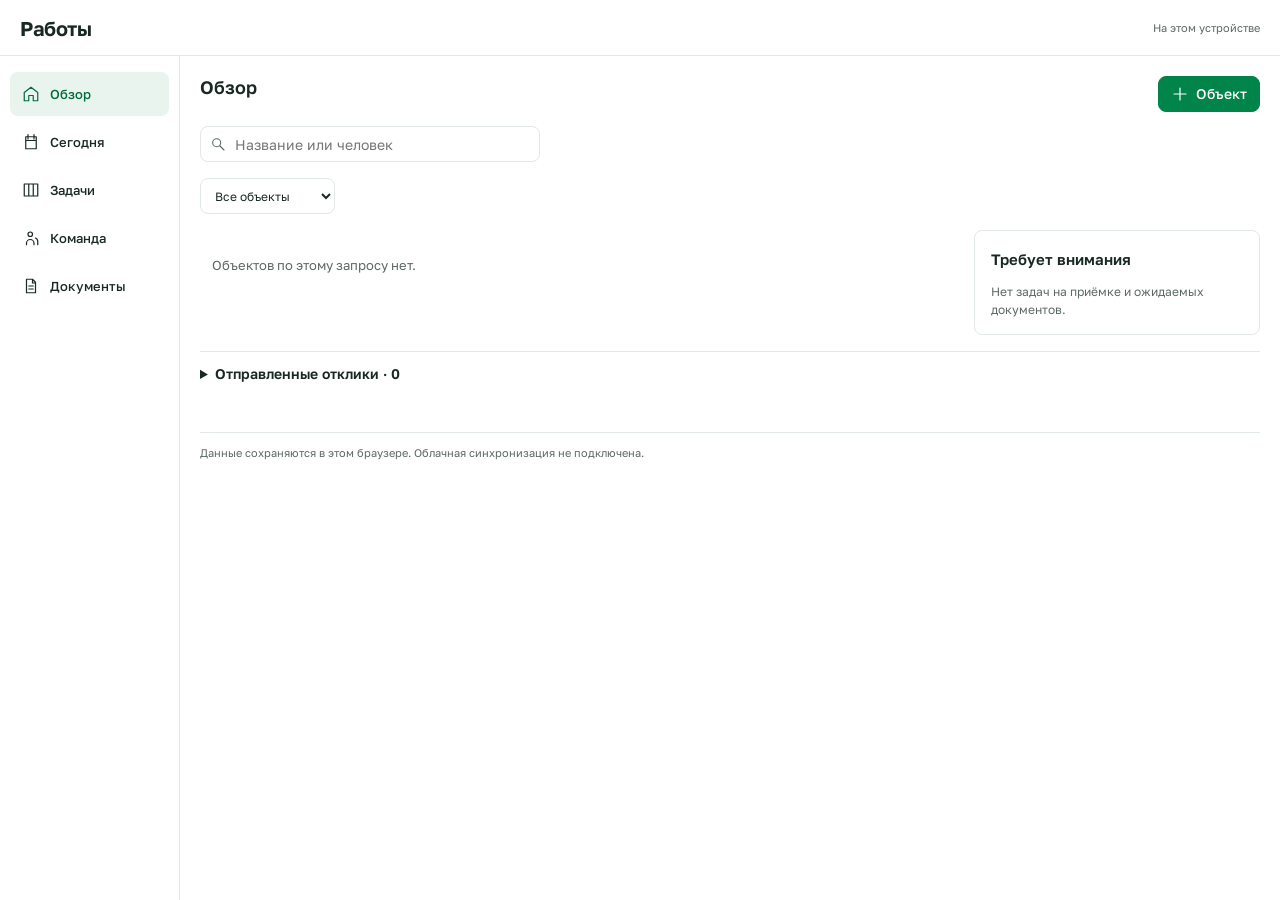
==== app/workspace-crm/index.html @ d9beb670 "Build unified responsive Works CRM with shared app design tokens" ====
<!doctype html>
<html lang="ru">
  <head>
    <meta charset="utf-8" />
    <meta name="viewport" content="width=device-width, initial-scale=1" />
    <meta name="theme-color" content="#f0f3f1" />
    <meta name="robots" content="noindex" />
    <title>Белхи · Работы</title>
    <link rel="stylesheet" href="style.css?v=20261111-crm-1" />
  </head>
  <body>
    <div id="app"></div>
    <dialog id="detail" aria-labelledby="detail-title"></dialog>
    <p id="notice" role="status" hidden></p>
    <noscript>Для работы с вариантами включите JavaScript.</noscript>
    <script type="module" src="app.js?v=20261111-crm-1"></script>
  </body>
</html>
---- app/workspace-crm/style.css ----
@import url("../works-concepts/style.css?v=20261111-1");
@import url("../design-tokens.css?v=20261111-crm-1");
:root {
  --green: #008449;
  --radius: 8px;
  background: #fff;
  font-size: 14px;
}
.crm-shell {
  display: grid;
  grid-template-columns: 180px minmax(0, 1fr);
  min-height: 100dvh;
  background: white;
}
.crm-heading {
  grid-column: 1/-1;
  display: flex;
  align-items: center;
  gap: 12px;
  padding: 12px 20px;
  border-bottom: 1px solid var(--line);
}
.crm-heading h1 {
  font-size: 20px;
  margin-right: auto;
}
.local-label {
  font-size: 11px;
  color: var(--muted);
}
.crm-heading .icon-button {
  display: none;
}
.crm-nav {
  padding: 16px 10px;
  border-right: 1px solid var(--line);
  display: flex;
  flex-direction: column;
  gap: 4px;
  align-items: stretch;
}
.crm-nav button {
  display: flex;
  gap: 10px;
  align-items: center;
  border: 0;
  background: transparent;
  min-height: 44px;
  text-align: left;
  font-size: 13px;
  padding: 8px 12px;
}
.crm-nav [aria-current="page"] {
  color: var(--green);
  background: var(--mint);
}
.crm-content {
  padding: 20px;
  min-width: 0;
}
.crm-content .page-title {
  margin-bottom: 14px;
}
.crm-content .page-title h2 {
  font-size: 18px;
}
.primary {
  background: var(--green);
  border-color: var(--green);
}
.primary:hover {
  background: #006d3d;
}
.crm-storage-note {
  font-size: 11px;
  color: var(--muted);
  margin-top: 24px;
  border-top: 1px solid var(--line);
  padding-top: 12px;
}
.day-switch,
.task-switch {
  width: max-content;
  margin-bottom: 14px;
}
.report-image {
  max-height: 220px;
  max-width: 100%;
  object-fit: contain;
  border-radius: 8px;
}
.journal-photo {
  width: 80px;
  height: 65px;
  object-fit: cover;
  float: right;
  margin-left: 8px;
  border-radius: 6px;
}
.file-link {
  overflow-wrap: anywhere;
  padding: 8px;
  max-width: 100%;
}
.task-comments p,
.payment-history p,
.project-steps p {
  padding: 10px 0;
  border-bottom: 1px solid var(--line);
}
.task-comments small,
.project-steps small {
  display: block;
  color: var(--muted);
}
.section-menu button {
  display: flex;
  width: 100%;
  align-items: center;
  gap: 12px;
  min-height: 48px;
  border: 0;
  border-bottom: 1px solid var(--line);
  border-radius: 0;
}
.section-menu button .icon:last-child {
  margin-left: auto;
}
.project-steps {
  padding: 14px 0;
}
.project-steps form {
  display: flex;
  align-items: end;
  gap: 8px;
}
.project-steps form label {
  flex: 1;
  min-width: 0;
}
input[type="file"] {
  font-size: 12px;
  padding: 8px;
  height: auto;
}
.form-actions {
  flex-wrap: wrap;
}
.detail-body {
  overflow-wrap: anywhere;
}
@media (max-width: 999px) {
  .crm-shell {
    display: block;
  }
  .crm-heading {
    padding: 8px 12px;
    min-height: 52px;
  }
  .crm-heading .icon-button {
    display: inline-flex;
  }
  .crm-heading h1 {
    font-size: 18px;
  }
  .crm-nav {
    position: sticky;
    top: 0;
    z-index: 4;
    background: white;
    padding: 0 12px;
    border: 0;
    border-bottom: 1px solid var(--line);
    flex-direction: row;
    gap: 18px;
    overflow-x: auto;
    scrollbar-width: none;
  }
  .crm-nav::-webkit-scrollbar {
    display: none;
  }
  .crm-nav button {
    flex: none;
    border-bottom: 2px solid transparent;
    border-radius: 0;
    padding: 8px 0;
    font-size: 13px;
    min-height: 44px;
  }
  .crm-nav .icon {
    display: none;
  }
  .crm-nav [aria-current="page"] {
    background: transparent;
    border-bottom-color: var(--green);
  }
  .crm-content {
    padding: 14px 12px 24px;
  }
  .crm-content .page-title h2 {
    font-size: 16px;
  }
  .crm-content .page-title {
    display: flex;
    align-items: center;
  }
  .crm-content .page-title .primary {
    width: auto;
    font-size: 13px;
    min-height: 40px;
  }
  .crm-content .search-row {
    margin-bottom: 12px;
  }
  .crm-content .search-row .search {
    width: 100%;
  }
  .toolbar {
    flex-wrap: wrap;
    gap: 8px;
  }
  .toolbar label {
    flex: 1;
    min-width: 0;
  }
  .crm-storage-note {
    margin-top: 16px;
  }
  .day-aside {
    display: block;
  }
  .day-aside .journal {
    margin-top: 12px;
  }
  dialog#detail {
    max-height: 100dvh;
    height: 100dvh;
    width: 100%;
    max-width: 100%;
    margin: 0;
    border: 0;
    border-radius: 0;
    padding-bottom: env(safe-area-inset-bottom);
  }
  .detail-heading {
    position: sticky;
    top: 0;
    background: white;
    z-index: 2;
  }
  .detail-heading h2 {
    font-size: 17px;
  }
  .detail-body {
    padding: 14px 12px;
  }
  .form-pair {
    gap: 10px;
  }
  label {
    font-size: 13px;
  }
  input,
  select,
  textarea {
    font-size: 16px;
  }
  .segmented button,
  .detail-tabs button {
    min-height: 44px;
  }
  button {
    min-height: 40px;
  }
  .icon-button {
    min-height: 44px;
    width: 44px;
  }
  .crm-nav button {
    min-height: 44px;
  }
  .project-steps form {
    flex-wrap: wrap;
  }
}
@media (prefers-reduced-motion: reduce) {
  * {
    scroll-behavior: auto;
    transition: none;
  }
}
@media (min-width: 1000px) {
  .crm-shell {
    grid-template-rows: 56px minmax(0, 1fr);
  }
  .crm-heading {
    height: 56px;
  }
  .crm-nav {
    justify-content: flex-start;
  }
}
.document-types {
  width: max-content;
  max-width: 100%;
  margin-bottom: 16px;
  overflow-x: auto;
}
.document-types button {
  flex: none;
}
@media (max-width: 799px) {
  .local-label {
    font-size: 10px;
  }
  .crm-heading {
    gap: 8px;
  }
  .crm-heading .icon-button {
    margin-right: -8px;
  }
}
/* Same 16px content gutter as the surrounding app. */
@media (max-width: 999px) {
  .crm-heading {
    padding-inline: 16px;
  }
  .crm-nav {
    padding-inline: 16px;
    gap: 16px;
  }
  .crm-content {
    padding-inline: 16px;
  }
  .detail-body {
    padding-inline: 16px;
  }
}
.crm-nav [aria-current="page"] {
  color: #006b3d;
}
.offers-list {
  margin-top: 16px;
  border-top: 1px solid var(--line);
  padding-top: 12px;
}
.offers-list summary {
  font-weight: 600;
  cursor: pointer;
  min-height: 44px;
}
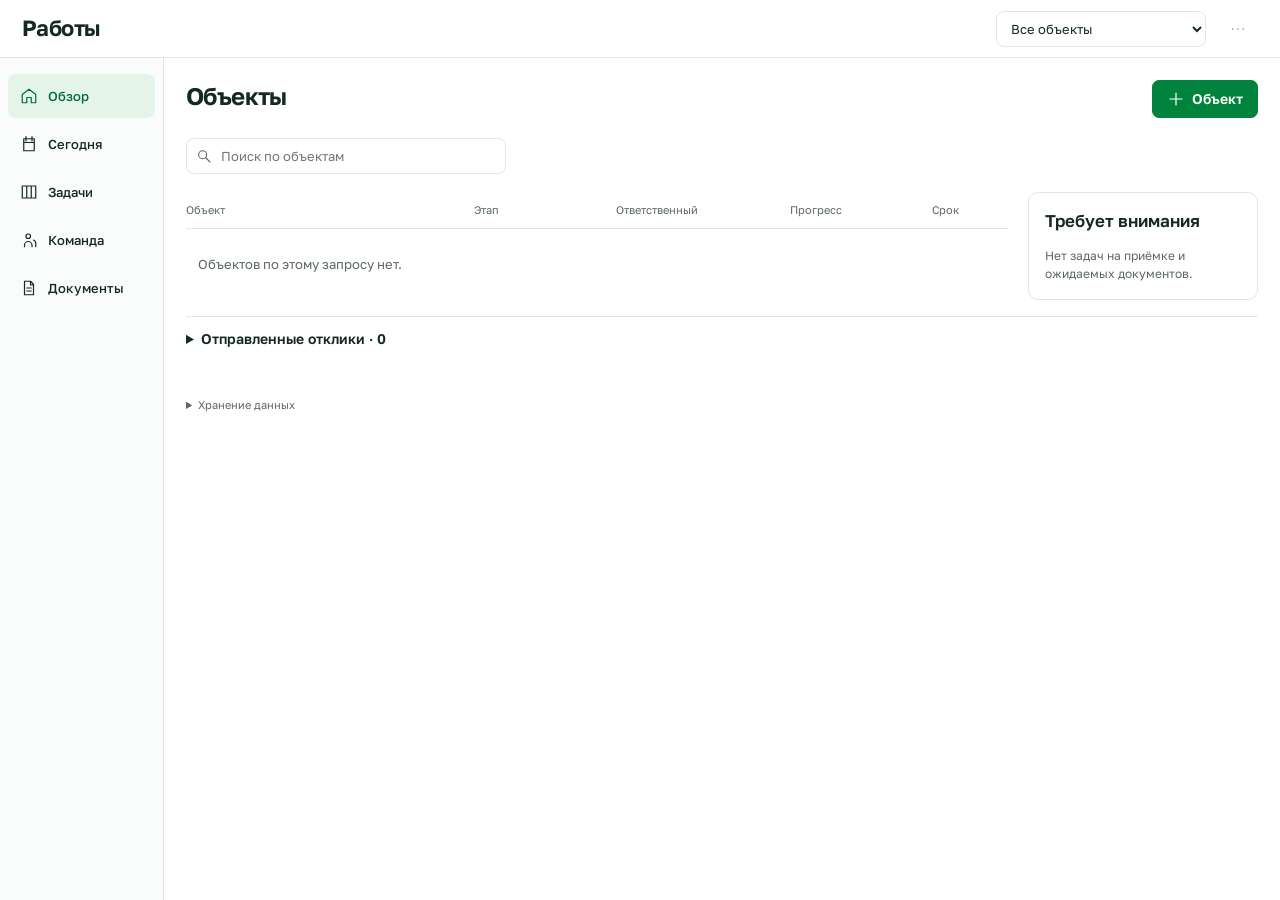
==== commit 2434e79e: "Match unified CRM to approved desktop and mobile references" ====
--- a/app/workspace-crm/index.html
+++ b/app/workspace-crm/index.html
@@ -6,13 +6,14 @@
     <meta name="theme-color" content="#f0f3f1" />
     <meta name="robots" content="noindex" />
     <title>Белхи · Работы</title>
-    <link rel="stylesheet" href="style.css?v=20261111-crm-1" />
+    <link rel="stylesheet" href="style.css?v=20261112-ref-1" />
+    <link rel="stylesheet" href="reference.css?v=20261112-ref-1" />
   </head>
   <body>
     <div id="app"></div>
     <dialog id="detail" aria-labelledby="detail-title"></dialog>
     <p id="notice" role="status" hidden></p>
-    <noscript>Для работы с вариантами включите JavaScript.</noscript>
-    <script type="module" src="app.js?v=20261111-crm-1"></script>
+    <noscript>Для работы с CRM включите JavaScript.</noscript>
+    <script type="module" src="app.js?v=20261112-ref-1"></script>
   </body>
 </html>
--- a/app/workspace-crm/style.css
+++ b/app/workspace-crm/style.css
@@ -1,5 +1,5 @@
 @import url("../works-concepts/style.css?v=20261111-1");
-@import url("../design-tokens.css?v=20261111-crm-1");
+@import url("../design-tokens.css?v=20261112-ref-1");
 :root {
   --green: #008449;
   --radius: 8px;
@@ -349,3 +349,22 @@
   cursor: pointer;
   min-height: 44px;
 }
+.checklist-items {
+  display: grid;
+  gap: 0;
+}
+.checklist-items label {
+  display: flex;
+  align-items: center;
+  gap: 10px;
+  min-height: 44px;
+  font-weight: 400;
+  margin: 0;
+  border-bottom: 1px solid var(--line);
+}
+.checklist-items input {
+  width: 18px;
+  height: 18px;
+  min-height: 0;
+  accent-color: var(--green);
+}
--- a/app/workspace-crm/reference.css
+++ b/app/workspace-crm/reference.css
@@ -0,0 +1,1843 @@
+/* Shared CRM composition, matched to the approved desktop and phone references. */
+:root {
+  --green: #00843d;
+  --mint: #e5f4e8;
+  --ink: #14291f;
+  --muted: #5b6860;
+  --line: #e1e7e3;
+  --radius: 8px;
+  --field: #f5f7f5;
+  color: var(--ink);
+  background: #fff;
+}
+body {
+  background: #fff;
+  font-size: 14px;
+}
+input,
+textarea {
+  caret-color: var(--green);
+}
+button {
+  font-weight: 500;
+}
+strong {
+  font-weight: 650;
+}
+progress {
+  height: 7px;
+  border-radius: 8px;
+  overflow: hidden;
+}
+button:disabled {
+  opacity: 0.55;
+  background: var(--field);
+  color: var(--muted);
+  border-color: var(--line);
+}
+.crm-shell {
+  grid-template-columns: 164px minmax(0, 1fr);
+}
+.crm-heading {
+  padding: 10px 22px;
+}
+.crm-heading h1 {
+  font-size: 22px;
+  font-weight: 650;
+}
+.crm-heading .project-filter {
+  margin-left: auto;
+  max-width: 230px;
+}
+.crm-heading select {
+  width: 100%;
+  height: 36px;
+  font-size: 13px;
+}
+.crm-content {
+  padding: 22px;
+  min-width: 0;
+}
+.crm-content .page-title h2 {
+  font-size: 24px;
+  letter-spacing: -0.025em;
+  font-weight: 650;
+}
+.crm-content .page-title {
+  margin-bottom: 20px;
+}
+.crm-nav {
+  background: #fafcfb;
+  padding: 16px 8px;
+}
+.crm-nav button {
+  font-size: 13px;
+  font-weight: 500;
+}
+.crm-content .search-row {
+  margin-bottom: 18px;
+}
+.search {
+  width: 320px;
+  max-width: 100%;
+}
+.search input {
+  font-size: 13px;
+}
+.panel {
+  border: 1px solid var(--line);
+  border-radius: 10px;
+  padding: 16px;
+}
+.section-title {
+  margin-bottom: 14px;
+}
+.section-title h2 {
+  font-size: 17px;
+}
+.toolbar:empty {
+  display: none;
+}
+.toolbar {
+  margin-bottom: 16px;
+}
+.crm-storage-note {
+  margin-top: 24px;
+  font-size: 11px;
+  border: 0;
+  padding: 0;
+}
+.crm-storage-note summary {
+  cursor: pointer;
+  width: max-content;
+}
+.crm-storage-note p {
+  padding-top: 8px;
+}
+.primary {
+  background: var(--green);
+  border-color: var(--green);
+  font-weight: 600;
+  min-height: 38px;
+  padding: 8px 14px;
+  border-radius: 7px;
+}
+.secondary {
+  border-radius: 7px;
+  min-height: 38px;
+}
+.status {
+  border-radius: 5px;
+  font-weight: 400;
+  font-size: 12px;
+  padding: 4px 9px;
+  white-space: nowrap;
+}
+.status.doing,
+.status.done {
+  background: #dbf2de;
+  color: #14502b;
+}
+.status.review {
+  background: #ffebc2;
+  color: #734407;
+}
+.status.planned {
+  background: #eef0f1;
+  color: #39473f;
+}
+/* Objects: aligned rows on desktop, same information in compact mobile cards. */
+.objects-layout {
+  grid-template-columns: minmax(0, 1fr) 230px;
+  gap: 20px;
+}
+.object-list {
+  gap: 0;
+  min-width: 0;
+}
+.object-card,
+.object-table-head {
+  display: grid;
+  grid-template-columns:
+    minmax(150px, 1.7fr) minmax(75px, 0.8fr) minmax(95px, 1fr)
+    minmax(75px, 0.8fr) 76px;
+  gap: 12px;
+  align-items: center;
+}
+.object-table-head {
+  font-size: 11px;
+  color: var(--muted);
+  padding: 10px 0;
+  border-bottom: 1px solid var(--line);
+}
+.object-card {
+  border: 0;
+  border-bottom: 1px solid var(--line);
+  border-radius: 0;
+  padding: 16px 0;
+  overflow: visible;
+}
+.object-heading {
+  padding: 0;
+  gap: 10px;
+  border-radius: 6px;
+  align-items: center;
+  align-self: center;
+}
+.object-heading > img {
+  width: 58px;
+  height: 62px;
+  border-radius: 6px;
+}
+.object-heading strong {
+  font-size: 14px;
+  line-height: 1.3;
+}
+.object-heading small {
+  font-size: 11px;
+}
+.object-phase {
+  font-size: 12px;
+}
+.object-manager {
+  padding: 0;
+  border: 0;
+  background: transparent;
+  display: flex;
+  align-items: center;
+  gap: 7px;
+  text-align: left;
+  font-size: 12px;
+  min-width: 0;
+}
+.object-manager .avatar {
+  width: 28px;
+  height: 28px;
+  font-size: 10px;
+  flex: none;
+}
+.object-progress {
+  min-width: 0;
+}
+.object-progress .progress-copy {
+  margin-bottom: 5px;
+  font-size: 12px;
+}
+.object-progress .progress-copy > span {
+  display: none;
+}
+.object-progress progress {
+  width: 100%;
+}
+.object-due {
+  display: flex;
+  align-items: center;
+  gap: 5px;
+  font-size: 11px;
+  white-space: nowrap;
+}
+.object-due .icon {
+  width: 16px;
+  height: 16px;
+  flex-basis: 16px;
+}
+.attention-row {
+  padding: 13px 0;
+}
+.attention-row strong {
+  font-size: 13px;
+}
+.attention-row small {
+  font-size: 11px;
+}
+.objects-layout > .attention {
+  grid-column: auto;
+}
+.attention .muted {
+  font-size: 12px;
+  line-height: 1.5;
+}
+/* Today and journal. */
+.day-layout {
+  grid-template-columns: minmax(0, 1fr) 250px;
+  gap: 24px;
+}
+.day-plan {
+  min-width: 0;
+}
+.date-line {
+  display: flex;
+  align-items: center;
+  gap: 8px;
+  margin-bottom: 14px;
+}
+.date-line label {
+  margin: 0;
+}
+.date-line input {
+  border: 0;
+  padding: 0;
+  width: 142px;
+  min-height: 36px;
+  font-size: 14px;
+  background: transparent;
+  font-weight: 600;
+}
+.date-line > .muted {
+  margin-left: auto;
+  font-size: 12px;
+}
+.week-strip {
+  display: flex;
+  gap: 0;
+  margin-bottom: 22px;
+  align-items: stretch;
+}
+.week-strip button {
+  flex: 1;
+  min-width: 0;
+  padding: 5px 2px;
+  font-size: 12px;
+  font-weight: 400;
+  border-radius: 0;
+  min-height: 48px;
+}
+.week-strip button small {
+  display: block;
+  font-size: 11px;
+  margin-top: 4px;
+}
+.week-strip .icon-button {
+  flex: 0 0 28px;
+  border: 0;
+  min-height: 48px;
+}
+.week-strip button[aria-pressed="true"] {
+  background: var(--green);
+  color: white;
+  border-color: var(--green);
+  border-radius: 6px;
+}
+.schedule-row {
+  display: grid;
+  grid-template-columns: 20px 48px minmax(0, 1fr) 112px;
+  gap: 12px;
+  width: 100%;
+  text-align: left;
+  background: white;
+  border: 0;
+  border-bottom: 1px solid var(--line);
+  border-radius: 0;
+  padding: 18px 0;
+  align-items: start;
+}
+.schedule-time {
+  font-size: 16px;
+  font-weight: 650;
+  line-height: 22px;
+}
+.schedule-item {
+  padding: 0;
+  border: 0;
+  min-width: 0;
+}
+.schedule-item strong {
+  display: block;
+  font-size: 15px;
+  line-height: 1.3;
+}
+.schedule-item small {
+  display: flex;
+  align-items: center;
+  gap: 6px;
+  color: var(--muted);
+  font-size: 12px;
+  margin-top: 6px;
+}
+.schedule-item .icon {
+  width: 14px;
+  height: 14px;
+  flex-basis: 14px;
+}
+.schedule-result {
+  display: flex;
+  flex-direction: column;
+  align-items: flex-end;
+  gap: 8px;
+  margin: 0;
+}
+.schedule-result small {
+  font-size: 11px;
+  font-weight: 400;
+  display: flex;
+  align-items: center;
+  gap: 4px;
+}
+.schedule-result img {
+  width: 88px;
+  height: 60px;
+  object-fit: cover;
+  border-radius: 6px;
+}
+.task-state {
+  width: 18px;
+  height: 18px;
+  margin-top: 2px;
+}
+.journal > div:not(.section-title) {
+  display: block;
+  border-bottom: 1px solid var(--line);
+  padding: 14px 0;
+  min-height: 80px;
+}
+.journal > div:last-child {
+  border: 0;
+}
+.journal-dot {
+  display: none;
+}
+.journal p {
+  font-weight: 600;
+  font-size: 14px;
+  line-height: 1.35;
+  display: flow-root;
+}
+.journal p small {
+  display: block;
+  font-weight: 400;
+  color: var(--muted);
+  margin-top: 7px;
+  font-size: 11px;
+}
+.journal-photo {
+  width: 74px;
+  height: 64px;
+}
+.day-aside > .text-button {
+  margin: 6px 16px;
+}
+.day-switch,
+.task-switch,
+.document-types {
+  border: 1px solid var(--line);
+  border-radius: 7px;
+  padding: 2px;
+  gap: 0;
+  background: #f8f9f8;
+}
+.segmented button {
+  border: 0;
+  border-radius: 5px;
+  font-size: 12px;
+  min-height: 34px;
+  padding: 6px 14px;
+}
+.segmented [aria-pressed="true"] {
+  background: var(--mint);
+  color: #006c33;
+}
+.board {
+  gap: 12px;
+}
+.board-column {
+  background: #f3f6f4;
+  border: 0;
+  border-radius: 10px;
+  padding: 12px;
+  min-width: 0;
+}
+.column-title {
+  margin-bottom: 14px;
+}
+.column-title h2 {
+  font-size: 14px;
+}
+.kanban-task {
+  border: 1px solid #d5ded7;
+  border-radius: 9px;
+  padding: 12px;
+  text-align: left;
+  background: #fff;
+  display: flex;
+  flex-direction: column;
+  gap: 8px;
+}
+.kanban-task > strong {
+  order: -1;
+  font-size: 15px;
+  line-height: 1.25;
+}
+.kanban-task > small {
+  margin: 0;
+  font-size: 12px;
+}
+.kanban-foot {
+  flex-wrap: wrap;
+  margin-top: 5px;
+  gap: 6px;
+}
+.kanban-foot > span {
+  font-size: 12px;
+}
+.kanban-foot time {
+  width: 100%;
+  margin: 4px 0 0;
+  font-size: 12px;
+}
+.kanban-foot .avatar {
+  width: 28px;
+  height: 28px;
+}
+.quantity-track {
+  margin: 2px 0;
+}
+.board-tabs button {
+  border: 1px solid var(--line);
+  border-radius: 6px;
+}
+.board-tabs button[aria-pressed="true"] {
+  background: var(--green);
+  color: white;
+}
+/* Team and contracts use the same row rhythm. */
+.team-layout {
+  grid-template-columns: minmax(0, 1fr) 240px;
+  gap: 22px;
+}
+.team-roster {
+  border: 0;
+  padding: 0;
+}
+.team-roster > .section-title {
+  display: none;
+}
+.roster-header,
+.person-row {
+  grid-template-columns: minmax(110px, 1.1fr) minmax(100px, 1fr) 85px;
+  gap: 12px;
+}
+.person-row {
+  padding: 15px 0;
+  align-items: center;
+}
+.person-identity .avatar {
+  width: 40px;
+  height: 44px;
+  border-radius: 8px;
+  flex: none;
+}
+.person-identity strong {
+  font-size: 14px;
+}
+.person-identity small {
+  font-size: 12px;
+}
+.load-markers i {
+  height: 10px;
+  width: 12px;
+}
+.person-load .text-button {
+  border: 1px solid var(--green);
+  border-radius: 6px;
+  padding: 4px 9px;
+  min-height: 30px;
+  font-size: 12px;
+}
+.team-side form {
+  display: grid;
+  gap: 14px;
+}
+.team-side label {
+  font-size: 12px;
+}
+.team-side select {
+  font-size: 12px;
+  max-width: 100%;
+}
+.team-side h2 {
+  font-size: 17px;
+}
+.documents-layout {
+  grid-template-columns: minmax(0, 1fr) 230px;
+  gap: 22px;
+}
+.document-ledger {
+  padding: 0;
+  overflow: hidden;
+}
+.document-ledger > .section-title {
+  display: none;
+}
+.document-header {
+  background: var(--field);
+  padding: 12px;
+  font-size: 12px;
+}
+.document-row {
+  padding: 16px 12px;
+}
+.document-header,
+.document-row {
+  grid-template-columns: minmax(0, 1fr) 100px 104px;
+  gap: 10px;
+}
+.document-name strong {
+  font-size: 13px;
+}
+.document-name small,
+.document-money small {
+  font-size: 11px;
+}
+.document-money {
+  font-size: 13px;
+}
+.finance-strip {
+  display: grid;
+  grid-template-columns: repeat(3, minmax(0, 1fr));
+  gap: 12px;
+  border: 1px solid var(--line);
+  border-radius: 9px;
+  padding: 14px 16px;
+  margin-bottom: 18px;
+}
+.finance-strip > div + div {
+  border-left: 1px solid var(--line);
+  padding-left: 14px;
+}
+.finance-strip strong {
+  font-size: 20px;
+  font-weight: 650;
+  margin-top: 4px;
+}
+.finance-strip span {
+  font-size: 11px;
+}
+.payment-plan {
+  background: #f5f7f5;
+}
+.document-paper {
+  box-shadow: none;
+  border: 1px solid var(--line);
+  border-radius: 6px;
+  background: #fff;
+}
+.paper-mark {
+  font-size: 11px;
+}
+.paper-disclaimer {
+  font-size: 11px;
+}
+.payment-item {
+  padding: 12px 0;
+}
+/* Read views and forms share compact controls and a predictable Back action. */
+.detail-heading {
+  justify-content: flex-start;
+  padding: 7px 12px;
+  gap: 8px;
+}
+.detail-heading h2 {
+  font-size: 17px;
+}
+.detail-heading .icon-button {
+  flex: none;
+}
+.detail-body {
+  padding: 20px;
+}
+.detail-body form {
+  gap: 16px;
+}
+.detail-body label {
+  font-size: 13px;
+  font-weight: 500;
+  margin-bottom: 0;
+}
+.detail-body input:not([type="checkbox"]):not([type="radio"]),
+.detail-body select,
+.detail-body textarea {
+  border: 1px solid #ced9d1;
+  border-radius: 7px;
+  background: #fff;
+  font-size: 14px;
+  min-height: 40px;
+  padding: 9px 11px;
+}
+.detail-body textarea {
+  min-height: 72px;
+}
+.detail-body .form-actions {
+  padding-top: 10px;
+}
+.task-title {
+  font-size: 22px;
+  font-weight: 650;
+  margin: 0 0 10px;
+}
+.detail-link {
+  display: flex;
+  align-items: center;
+  gap: 10px;
+  border: 0;
+  padding: 8px 0;
+  width: 100%;
+  text-align: left;
+}
+.detail-link .icon:last-child {
+  margin-left: auto;
+}
+.status-control {
+  display: flex;
+  align-items: center;
+  justify-content: space-between;
+  width: 100%;
+  background: var(--mint);
+  border: 0;
+  margin: 12px 0;
+}
+.status-control .status {
+  background: transparent;
+  padding: 0;
+  font-weight: 600;
+}
+.detail-facts {
+  margin: 0;
+}
+.detail-facts > div {
+  display: flex;
+  justify-content: space-between;
+  align-items: center;
+  gap: 12px;
+  padding: 14px 0;
+  border-bottom: 1px solid var(--line);
+}
+.detail-facts dt {
+  display: flex;
+  gap: 8px;
+  color: var(--muted);
+  font-size: 13px;
+}
+.detail-facts dd {
+  font-size: 13px;
+  margin: 0;
+  text-align: right;
+}
+.quantity-detail {
+  padding: 16px 0;
+}
+.quantity-detail > span {
+  display: flex;
+  justify-content: space-between;
+  margin-bottom: 8px;
+  font-size: 13px;
+}
+.quantity-detail progress {
+  width: 100%;
+}
+.task-note {
+  margin: 12px 0;
+  font-size: 13px;
+  line-height: 1.5;
+}
+.detail-section {
+  padding: 16px 0;
+  border-top: 1px solid var(--line);
+}
+.detail-section h3 {
+  margin-bottom: 12px;
+  font-size: 14px;
+}
+.task-gallery {
+  display: flex;
+  gap: 10px;
+  align-items: center;
+  flex-wrap: wrap;
+}
+.task-gallery img {
+  width: 128px;
+  height: 100px;
+  object-fit: cover;
+  border-radius: 8px;
+}
+.task-gallery .muted {
+  font-size: 12px;
+}
+.comment-entry {
+  display: flex;
+  gap: 8px;
+}
+.comment-entry label {
+  flex: 1;
+}
+.comment-entry input {
+  width: 100%;
+}
+.detail-actions {
+  display: grid;
+  grid-template-columns: 1fr 1fr;
+  gap: 8px;
+  margin-top: 12px;
+}
+.detail-actions button {
+  font-size: 13px;
+  padding: 8px;
+}
+.status-options {
+  border: 0;
+  padding: 0;
+  margin: 0;
+  display: grid;
+  gap: 8px;
+}
+.status-options label {
+  display: flex;
+  align-items: center;
+  gap: 10px;
+  border: 1px solid var(--line);
+  border-radius: 8px;
+  padding: 12px;
+  min-height: 44px;
+}
+.status-options label:has(:checked) {
+  background: var(--mint);
+  border-color: #a0cfae;
+}
+.status-options input {
+  width: 18px;
+  height: 18px;
+  accent-color: var(--green);
+}
+.project-steps p {
+  display: flex;
+  justify-content: space-between;
+  align-items: center;
+  font-size: 13px;
+  padding: 10px 0;
+}
+.stage-add {
+  margin-top: 8px;
+}
+.stage-add summary {
+  color: var(--green);
+  font-size: 12px;
+  cursor: pointer;
+  padding: 8px 0;
+}
+.stage-add form {
+  margin-top: 8px;
+}
+.project-detail-intro img {
+  width: 94px;
+  height: 84px;
+  border-radius: 7px;
+}
+.member-intro .avatar {
+  width: 64px;
+  height: 64px;
+  font-size: 22px;
+  border-radius: 12px;
+}
+.assignment-form {
+  display: grid;
+  gap: 14px;
+}
+@media (min-width: 1000px) {
+  .crm-shell {
+    grid-template-rows: 58px minmax(0, 1fr);
+  }
+  .crm-heading {
+    height: 58px;
+  }
+  .crm-heading .icon-button {
+    display: inline-flex;
+  }
+  .board-tabs {
+    display: none;
+  }
+  .objects-layout > .attention {
+    display: block;
+  }
+  .crm-heading .project-filter {
+    width: 210px;
+  }
+  .crm-nav {
+    position: sticky;
+    top: 0;
+    height: calc(100dvh - 58px);
+  }
+  .day-aside .attention {
+    display: none;
+  }
+  dialog#detail[data-presentation="page"] {
+    width: 480px;
+    max-width: calc(100vw - 32px);
+    height: 100dvh;
+    max-height: 100dvh;
+    margin: 0 0 0 auto;
+    border: 0;
+    border-left: 1px solid var(--line);
+    border-radius: 0;
+  }
+  dialog#detail[data-presentation="sheet"] {
+    width: 440px;
+    max-height: 90dvh;
+    border: 0;
+    border-radius: 14px;
+  }
+}
+@media (min-width: 1000px) and (max-width: 1200px) {
+  .objects-layout,
+  .team-layout,
+  .documents-layout,
+  .day-layout {
+    grid-template-columns: minmax(0, 1fr);
+  }
+  .objects-layout > .attention {
+    margin-top: 16px;
+  }
+  .team-side,
+  .payment-plan {
+    max-width: 100%;
+  }
+  .object-card,
+  .object-table-head {
+    grid-template-columns: minmax(160px, 1.5fr) 90px 110px 85px 76px;
+  }
+}
+@media (max-width: 999px) {
+  .crm-shell {
+    display: block;
+  }
+  .crm-heading {
+    padding: 8px 14px;
+    gap: 8px;
+    min-height: 54px;
+    height: auto;
+  }
+  .crm-heading h1 {
+    font-size: 21px;
+  }
+  .crm-heading .project-filter {
+    width: 155px;
+    max-width: 52%;
+    min-width: 0;
+  }
+  .crm-heading select {
+    font-size: 12px;
+    height: 34px;
+    min-height: 34px;
+    padding: 6px 25px 6px 9px;
+  }
+  .crm-heading .icon-button {
+    width: 28px;
+    min-width: 28px;
+    height: 40px;
+    margin: 0 -5px 0 0;
+  }
+  .crm-nav {
+    background: white;
+    padding: 0 14px;
+    gap: 22px;
+    height: auto;
+  }
+  .crm-nav button {
+    font-size: 13px;
+    font-weight: 500;
+    min-height: 42px;
+  }
+  .crm-nav [aria-current="page"] {
+    font-weight: 650;
+  }
+  .crm-content {
+    padding: 16px 14px 20px;
+  }
+  .crm-content .page-title {
+    margin-bottom: 14px;
+    gap: 10px;
+  }
+  .crm-content .page-title h2 {
+    font-size: 20px;
+  }
+  .crm-content .page-title .primary {
+    font-size: 12px;
+    min-height: 34px;
+    padding: 6px 11px;
+  }
+  .crm-content .search-row {
+    margin-bottom: 14px;
+  }
+  .crm-content .search {
+    width: 100%;
+    height: 38px;
+  }
+  .search input {
+    font-size: 14px;
+    min-width: 0;
+  }
+  .objects-layout,
+  .team-layout,
+  .documents-layout,
+  .day-layout {
+    grid-template-columns: minmax(0, 1fr);
+    gap: 16px;
+  }
+  .object-table-head {
+    display: none;
+  }
+  .object-list {
+    gap: 10px;
+  }
+  .object-card {
+    display: grid;
+    grid-template-columns: minmax(0, 1fr) minmax(90px, 0.7fr);
+    gap: 8px 12px;
+    padding: 12px;
+    border: 1px solid var(--line);
+    border-radius: 10px;
+  }
+  .object-heading {
+    grid-column: 1/-1;
+    gap: 12px;
+    align-items: start;
+  }
+  .object-heading > img {
+    width: 78px;
+    height: 74px;
+  }
+  .object-heading strong {
+    font-size: 15px;
+  }
+  .object-heading small {
+    font-size: 12px;
+  }
+  .object-phase {
+    grid-column: 1/-1;
+    margin: -41px 0 14px 90px;
+    font-size: 12px;
+    min-height: 18px;
+    pointer-events: none;
+  }
+  .object-manager {
+    grid-column: 1;
+    font-size: 11px;
+  }
+  .object-progress {
+    grid-column: 2;
+    grid-row: 3;
+  }
+  .object-due {
+    grid-column: 1/-1;
+    font-size: 11px;
+  }
+  .object-progress .progress-copy {
+    margin: 0 0 4px;
+  }
+  .objects-layout > .attention {
+    display: block;
+    grid-column: auto;
+    border: 1px solid var(--line);
+    background: #f7fbf8;
+    order: -1;
+    padding: 12px;
+  }
+  .attention .section-title {
+    margin-bottom: 0;
+  }
+  .attention .section-title h2 {
+    font-size: 14px;
+  }
+  .attention .muted {
+    padding-top: 8px;
+  }
+  .attention-row {
+    padding: 10px 0;
+  }
+  .attention-row strong {
+    font-size: 12px;
+  }
+  .day-switch {
+    display: flex;
+    width: 100%;
+    margin-bottom: 16px;
+  }
+  .day-switch button {
+    flex: 1;
+    min-height: 34px;
+    font-size: 13px;
+  }
+  .day-aside {
+    display: none;
+  }
+  .day-plan {
+    padding: 0;
+  }
+  .date-line {
+    margin-bottom: 10px;
+  }
+  .date-line > .muted {
+    font-size: 11px;
+  }
+  .week-strip {
+    margin-bottom: 12px;
+  }
+  .week-strip button {
+    min-height: 44px;
+  }
+  .week-strip .icon-button {
+    width: 22px;
+    flex-basis: 22px;
+  }
+  .schedule-row {
+    grid-template-columns: 18px minmax(0, 1fr) 90px;
+    gap: 4px 9px;
+    padding: 15px 0;
+    align-items: start;
+  }
+  .schedule-row > .task-state {
+    grid-column: 1;
+    grid-row: 1/3;
+  }
+  .schedule-time {
+    grid-column: 2;
+    font-size: 15px;
+    line-height: 20px;
+  }
+  .schedule-item {
+    grid-column: 2;
+    grid-row: 2;
+  }
+  .schedule-item strong {
+    font-size: 14px;
+  }
+  .schedule-item small {
+    font-size: 11px;
+    gap: 4px;
+    margin-top: 5px;
+    line-height: 1.3;
+  }
+  .schedule-result {
+    grid-column: 3;
+    grid-row: 1/3;
+  }
+  .schedule-result .status {
+    font-size: 10px;
+    padding: 4px 6px;
+  }
+  .schedule-result img {
+    width: 80px;
+    height: 60px;
+  }
+  .schedule-result small {
+    font-size: 10px;
+    flex-wrap: wrap;
+    justify-content: flex-end;
+  }
+  .journal {
+    padding: 0;
+    border: 0;
+  }
+  .journal > div:not(.section-title) {
+    padding: 14px 0;
+    min-height: 90px;
+  }
+  .journal p {
+    font-size: 14px;
+  }
+  .journal-photo {
+    width: 100px;
+    height: 75px;
+  }
+  .journal .section-title h2 {
+    font-size: 20px;
+  }
+  .board-tabs {
+    display: flex;
+    gap: 5px;
+    overflow: visible;
+  }
+  .board-tabs button {
+    flex: 1;
+    min-width: 0;
+    padding: 6px 3px;
+    font-size: 11px;
+    min-height: 38px;
+  }
+  .board-tabs button span {
+    font-size: 10px;
+  }
+  .board-column {
+    background: transparent;
+    padding: 0;
+    min-height: 0;
+  }
+  .column-title {
+    margin: 16px 0 12px;
+  }
+  .column-title h2 {
+    font-size: 17px;
+  }
+  .kanban-task {
+    padding: 13px;
+    gap: 7px;
+  }
+  .kanban-task > strong {
+    font-size: 16px;
+  }
+  .kanban-foot time {
+    width: auto;
+    margin: 0 0 0 auto;
+  }
+  .task-switch {
+    margin-bottom: 12px;
+  }
+  .team-roster {
+    padding: 0;
+  }
+  .roster-header {
+    display: none;
+  }
+  .person-row {
+    grid-template-columns: minmax(0, 1fr) 78px;
+    gap: 8px 12px;
+    padding: 14px 0;
+  }
+  .person-identity {
+    grid-column: 1;
+    align-items: center;
+    gap: 10px;
+  }
+  .person-identity strong {
+    font-size: 14px;
+  }
+  .person-identity small {
+    font-size: 12px;
+  }
+  .person-tasks {
+    grid-column: 1;
+    margin-left: 50px;
+  }
+  .person-tasks > button {
+    font-size: 11px;
+    min-height: 24px;
+  }
+  .person-tasks > button:not(:first-child) {
+    display: none;
+  }
+  .person-load {
+    grid-column: 2;
+    grid-row: 1/3;
+  }
+  .person-load strong {
+    font-size: 12px;
+  }
+  .person-load .text-button {
+    min-height: 32px;
+    font-size: 11px;
+  }
+  .team-side {
+    display: none;
+  }
+  .load-markers {
+    margin: 6px 0;
+  }
+  .finance-strip {
+    padding: 12px 10px;
+    gap: 8px;
+    margin-bottom: 14px;
+  }
+  .finance-strip > div + div {
+    padding-left: 8px;
+  }
+  .finance-strip > div:first-child {
+    width: auto;
+  }
+  .finance-strip span {
+    font-size: 10px;
+  }
+  .finance-strip strong,
+  .finance-strip > div:first-child strong {
+    font-size: 14px;
+    line-height: 1.4;
+  }
+  .document-types {
+    display: flex;
+    width: 100%;
+    margin-bottom: 14px;
+  }
+  .document-types button {
+    flex: 1;
+    font-size: 12px;
+    padding: 5px 10px;
+    min-height: 34px;
+  }
+  .document-header {
+    display: none;
+  }
+  .document-ledger {
+    border: 0;
+    overflow: visible;
+  }
+  .document-row {
+    grid-template-columns: minmax(0, 1fr) 108px;
+    gap: 6px 8px;
+    border: 1px solid var(--line);
+    border-radius: 9px;
+    padding: 12px 10px;
+    margin-bottom: 8px;
+  }
+  .document-name {
+    grid-column: 1;
+    grid-row: 1/3;
+    gap: 8px;
+  }
+  .document-name strong {
+    font-size: 13px;
+  }
+  .document-name .icon {
+    width: 18px;
+  }
+  .document-money {
+    grid-column: 2;
+    font-size: 12px;
+  }
+  .document-money small {
+    font-size: 10px;
+  }
+  .document-status {
+    grid-column: 2;
+    justify-content: flex-end;
+  }
+  .document-status .status {
+    font-size: 10px;
+    padding: 3px 6px;
+  }
+  .document-status > .icon {
+    display: none;
+  }
+  .payment-plan {
+    display: none;
+  }
+  .detail-heading {
+    min-height: 52px;
+    padding: 5px 10px;
+  }
+  .detail-heading h2 {
+    font-size: 17px;
+  }
+  .detail-heading .icon-button {
+    width: 32px;
+  }
+  .detail-body {
+    padding: 16px 14px;
+  }
+  .detail-body input:not([type="checkbox"]):not([type="radio"]),
+  .detail-body select,
+  .detail-body textarea {
+    font-size: 16px;
+    min-height: 40px;
+    padding: 8px 10px;
+  }
+  .detail-body label {
+    font-size: 12px;
+  }
+  .detail-body form {
+    gap: 14px;
+  }
+  .task-title {
+    font-size: 20px;
+  }
+  .task-gallery img {
+    width: 120px;
+    height: 98px;
+  }
+  .detail-actions {
+    position: sticky;
+    bottom: -16px;
+    background: #fff;
+    padding: 12px 0;
+    margin-top: 4px;
+    border-top: 1px solid var(--line);
+  }
+  .detail-actions button {
+    font-size: 12px;
+    min-height: 40px;
+  }
+  .detail-facts > div {
+    padding: 12px 0;
+  }
+  .detail-facts dt,
+  .detail-facts dd {
+    font-size: 12px;
+  }
+  .detail-section {
+    padding: 14px 0;
+  }
+  .status-options label {
+    font-size: 14px;
+  }
+  dialog#detail[data-presentation="sheet"] {
+    height: auto;
+    max-height: 85dvh;
+    min-height: 0;
+    top: auto;
+    bottom: 0;
+    margin: auto 0 0;
+    width: 100%;
+    border-radius: 20px 20px 0 0;
+    overflow: auto;
+    padding-top: 10px;
+  }
+  dialog#detail[data-presentation="sheet"]::before {
+    content: "";
+    display: block;
+    width: 34px;
+    height: 4px;
+    border-radius: 4px;
+    background: #cbd3ce;
+    margin: 0 auto 4px;
+  }
+  dialog[data-presentation="sheet"] .detail-heading {
+    border: 0;
+  }
+  dialog[data-presentation="sheet"] .detail-body {
+    padding-bottom: 24px;
+  }
+  .section-menu button {
+    font-size: 14px;
+    min-height: 46px;
+  }
+  .crm-storage-note {
+    margin-top: 20px;
+  }
+  .project-steps {
+    padding: 14px 0;
+  }
+  .project-steps p {
+    font-size: 12px;
+  }
+  .project-detail-intro strong {
+    font-size: 15px;
+  }
+}
+@media (max-width: 360px) {
+  .crm-content .page-title h2 {
+    font-size: 18px;
+  }
+  .crm-nav {
+    gap: 18px;
+  }
+  .crm-nav button {
+    font-size: 12px;
+  }
+  .crm-heading h1 {
+    font-size: 20px;
+  }
+  .schedule-row {
+    grid-template-columns: 16px minmax(0, 1fr) 78px;
+    gap: 4px 7px;
+  }
+  .schedule-result img {
+    width: 74px;
+    height: 55px;
+  }
+  .schedule-item strong {
+    font-size: 13px;
+  }
+  .finance-strip strong,
+  .finance-strip > div:first-child strong {
+    font-size: 12px;
+  }
+  .object-card {
+    padding: 10px;
+  }
+  .object-manager {
+    font-size: 10px;
+  }
+  .detail-actions button {
+    font-size: 11px;
+  }
+  .board-tabs button {
+    font-size: 10px;
+  }
+  .document-row {
+    grid-template-columns: minmax(0, 1fr) 94px;
+  }
+  .document-money {
+    font-size: 11px;
+  }
+}
+/* Native form controls and narrow amounts must not dictate grid width. */
+.assignment-form,
+.assignment-form label {
+  min-width: 0;
+}
+.assignment-form label {
+  display: grid;
+  gap: 6px;
+}
+.assignment-form select,
+.assignment-form input {
+  display: block;
+  min-width: 0;
+  width: 100%;
+  max-width: 100%;
+  height: 40px;
+  border: 1px solid #ced9d1;
+  border-radius: 7px;
+  background: white;
+  padding: 8px;
+  font-size: 13px;
+}
+.detail-body .status-options label,
+.detail-body .checklist-items label {
+  display: flex;
+  align-items: center;
+  gap: 10px;
+}
+.detail-body .status-options input,
+.detail-body .checklist-items input {
+  width: 18px;
+  height: 18px;
+  min-height: 0;
+  padding: 0;
+  flex: 0 0 18px;
+}
+.detail-body .comment-entry {
+  display: flex;
+}
+.schedule-time {
+  padding: 0;
+  color: var(--ink);
+}
+.journal > div:not(.section-title) {
+  margin: 0;
+}
+.document-money,
+.document-money small {
+  white-space: normal;
+  overflow-wrap: anywhere;
+  min-width: 0;
+}
+.finance-strip > div:first-child {
+  grid-column: auto;
+}
+.finance-strip .finance-progress {
+  grid-column: 1/-1;
+  border: 0;
+  padding: 10px 0 0;
+}
+.finance-progress > span {
+  display: flex;
+  justify-content: space-between;
+  margin-bottom: 6px;
+}
+.finance-progress progress {
+  width: 100%;
+}
+.team-side {
+  min-width: 0;
+}
+.team-side form > button {
+  width: 100%;
+  min-width: 0;
+}
+.paper-preview {
+  padding: 16px;
+  background: #f2f5f3;
+  border: 0;
+}
+.paper-preview .document-paper {
+  min-height: 300px;
+  padding: 18px;
+  display: flex;
+  flex-direction: column;
+  gap: 16px;
+}
+.paper-preview h3 {
+  font-size: 18px;
+  line-height: 1.3;
+}
+.paper-preview dl {
+  margin: 0;
+  font-size: 12px;
+}
+.paper-preview dl > div {
+  padding: 10px 0;
+  border-bottom: 1px solid var(--line);
+}
+.paper-preview dd {
+  margin: 4px 0 0;
+  font-weight: 600;
+}
+.paper-preview .secondary {
+  margin-top: auto;
+  font-size: 12px;
+}
+.paper-preview .muted {
+  font-size: 12px;
+}
+.day-mobile-action {
+  display: none;
+}
+body[data-section="day"] .search-row {
+  display: none;
+}
+@media (max-width: 999px) {
+  body[data-section="day"] .page-title {
+    display: none;
+  }
+  .day-mobile-action {
+    display: inline-flex;
+    margin-left: auto;
+    font-size: 12px;
+    min-height: 34px;
+  }
+  .date-line > .muted {
+    display: none;
+  }
+  .finance-strip > div:first-child {
+    grid-column: auto;
+  }
+  .finance-strip span {
+    font-size: 10px;
+  }
+  .finance-strip strong {
+    white-space: nowrap;
+  }
+  .paper-preview {
+    display: none;
+  }
+  .document-name > span {
+    min-width: 0;
+  }
+  .document-name strong {
+    overflow-wrap: anywhere;
+  }
+  .document-types {
+    max-width: 100%;
+  }
+  .document-types button {
+    min-width: 0;
+  }
+  .status-options label {
+    padding: 10px 12px;
+  }
+  .detail-body .status-options input {
+    min-height: 0;
+  }
+  .schedule-result small {
+    color: var(--muted);
+  }
+}
+.journal p .journal-time {
+  margin: 0 0 5px;
+  color: var(--ink);
+  font-size: 11px;
+}
+.schedule-item small,
+.object-heading small {
+  font-weight: 400;
+}
+.priority-field {
+  padding: 0;
+  border: 0;
+  margin: 0;
+}
+.priority-field legend {
+  font-size: 13px;
+  margin-bottom: 7px;
+}
+.priority-choices {
+  display: grid;
+  grid-template-columns: repeat(3, minmax(0, 1fr));
+  gap: 0;
+}
+.detail-body .priority-choices label {
+  display: flex;
+  align-items: center;
+  justify-content: center;
+  border: 1px solid var(--line);
+  padding: 8px 3px;
+  min-height: 38px;
+  font-size: 12px;
+  gap: 5px;
+}
+.priority-choices label:first-child {
+  border-radius: 7px 0 0 7px;
+}
+.priority-choices label:last-child {
+  border-radius: 0 7px 7px 0;
+}
+.priority-choices label:has(:checked) {
+  background: var(--mint);
+  border-color: #9bc9aa;
+}
+.detail-body .priority-choices input {
+  width: 12px;
+  height: 12px;
+  min-height: 0;
+  padding: 0;
+  accent-color: var(--green);
+}
+.project-gallery {
+  display: grid;
+  grid-template-columns: repeat(2, minmax(0, 1fr));
+  gap: 8px;
+}
+.project-gallery button {
+  border: 0;
+  padding: 0;
+  overflow: hidden;
+  text-align: left;
+}
+.project-gallery img {
+  width: 100%;
+  height: 140px;
+  object-fit: cover;
+  border-radius: 6px;
+}
+.project-gallery span {
+  display: block;
+  padding: 6px 0;
+  font-size: 12px;
+}
+.member-workload {
+  display: grid;
+  grid-template-columns: 1fr 1fr;
+  gap: 14px;
+  background: var(--mint);
+  padding: 14px;
+  border-radius: 8px;
+  margin: 18px 0;
+  font-size: 12px;
+}
+.member-workload strong {
+  display: block;
+  margin-top: 6px;
+  font-size: 14px;
+}
+.member-section {
+  margin-bottom: 10px;
+}
+.completed-tasks {
+  margin: 18px 0;
+}
+.completed-tasks summary {
+  min-height: 40px;
+  cursor: pointer;
+  font-weight: 600;
+  font-size: 13px;
+}
+.assign-wide {
+  width: 100%;
+  margin-top: 12px;
+}
+.phone-action {
+  margin-top: 10px;
+}
+.person-identity .avatar {
+  object-fit: cover;
+}
+.document-money small {
+  font-size: 10px;
+}
+.paper-preview .document-paper dl > div {
+  display: block;
+}
+.paper-preview dd {
+  text-align: left;
+}
+.paper-preview .document-paper h3 {
+  margin: 0;
+}
+.paper-preview .document-paper {
+  min-height: 320px;
+}
+.paper-preview .paper-mark {
+  margin: 0;
+}
+.project-gallery .empty {
+  grid-column: 1/-1;
+}
+@media (min-width: 1000px) {
+  .document-header,
+  .document-row {
+    grid-template-columns: minmax(0, 1fr) 140px 116px;
+  }
+  .document-money small {
+    white-space: nowrap;
+  }
+  .person-row {
+    min-height: 82px;
+  }
+  .person-tasks {
+    gap: 3px;
+  }
+  .person-tasks > button {
+    min-height: 26px;
+  }
+}
+.mobile-phase {
+  display: none;
+}
+@media (max-width: 999px) {
+  .object-phase {
+    display: none;
+  }
+  .object-heading .mobile-phase {
+    display: block;
+    font-size: 12px;
+    font-weight: 400;
+    margin-top: 6px;
+  }
+  .object-progress {
+    grid-row: 2;
+  }
+  .detail-tabs button {
+    font-size: 11px;
+    padding-inline: 6px;
+  }
+  .detail-tabs {
+    gap: 0;
+  }
+  .task-gallery button {
+    min-height: 40px;
+  }
+  .document-types {
+    overflow-x: auto;
+    scrollbar-width: thin;
+  }
+}
+.attention-trigger {
+  display: none;
+}
+@media (max-width: 999px) {
+  .objects-layout > .attention {
+    display: none;
+  }
+  .attention-trigger {
+    display: flex;
+    align-items: center;
+    gap: 10px;
+    order: -1;
+    width: 100%;
+    padding: 10px 12px;
+    border: 0;
+    border-radius: 8px;
+    background: var(--mint);
+    text-align: left;
+    min-height: 42px;
+    font-size: 12px;
+  }
+  .attention-trigger > span {
+    margin-left: auto;
+  }
+  .detail-body > .attention {
+    padding: 0;
+    background: #fff;
+    border: 0;
+  }
+  .detail-body > .attention > .section-title {
+    display: none;
+  }
+}
